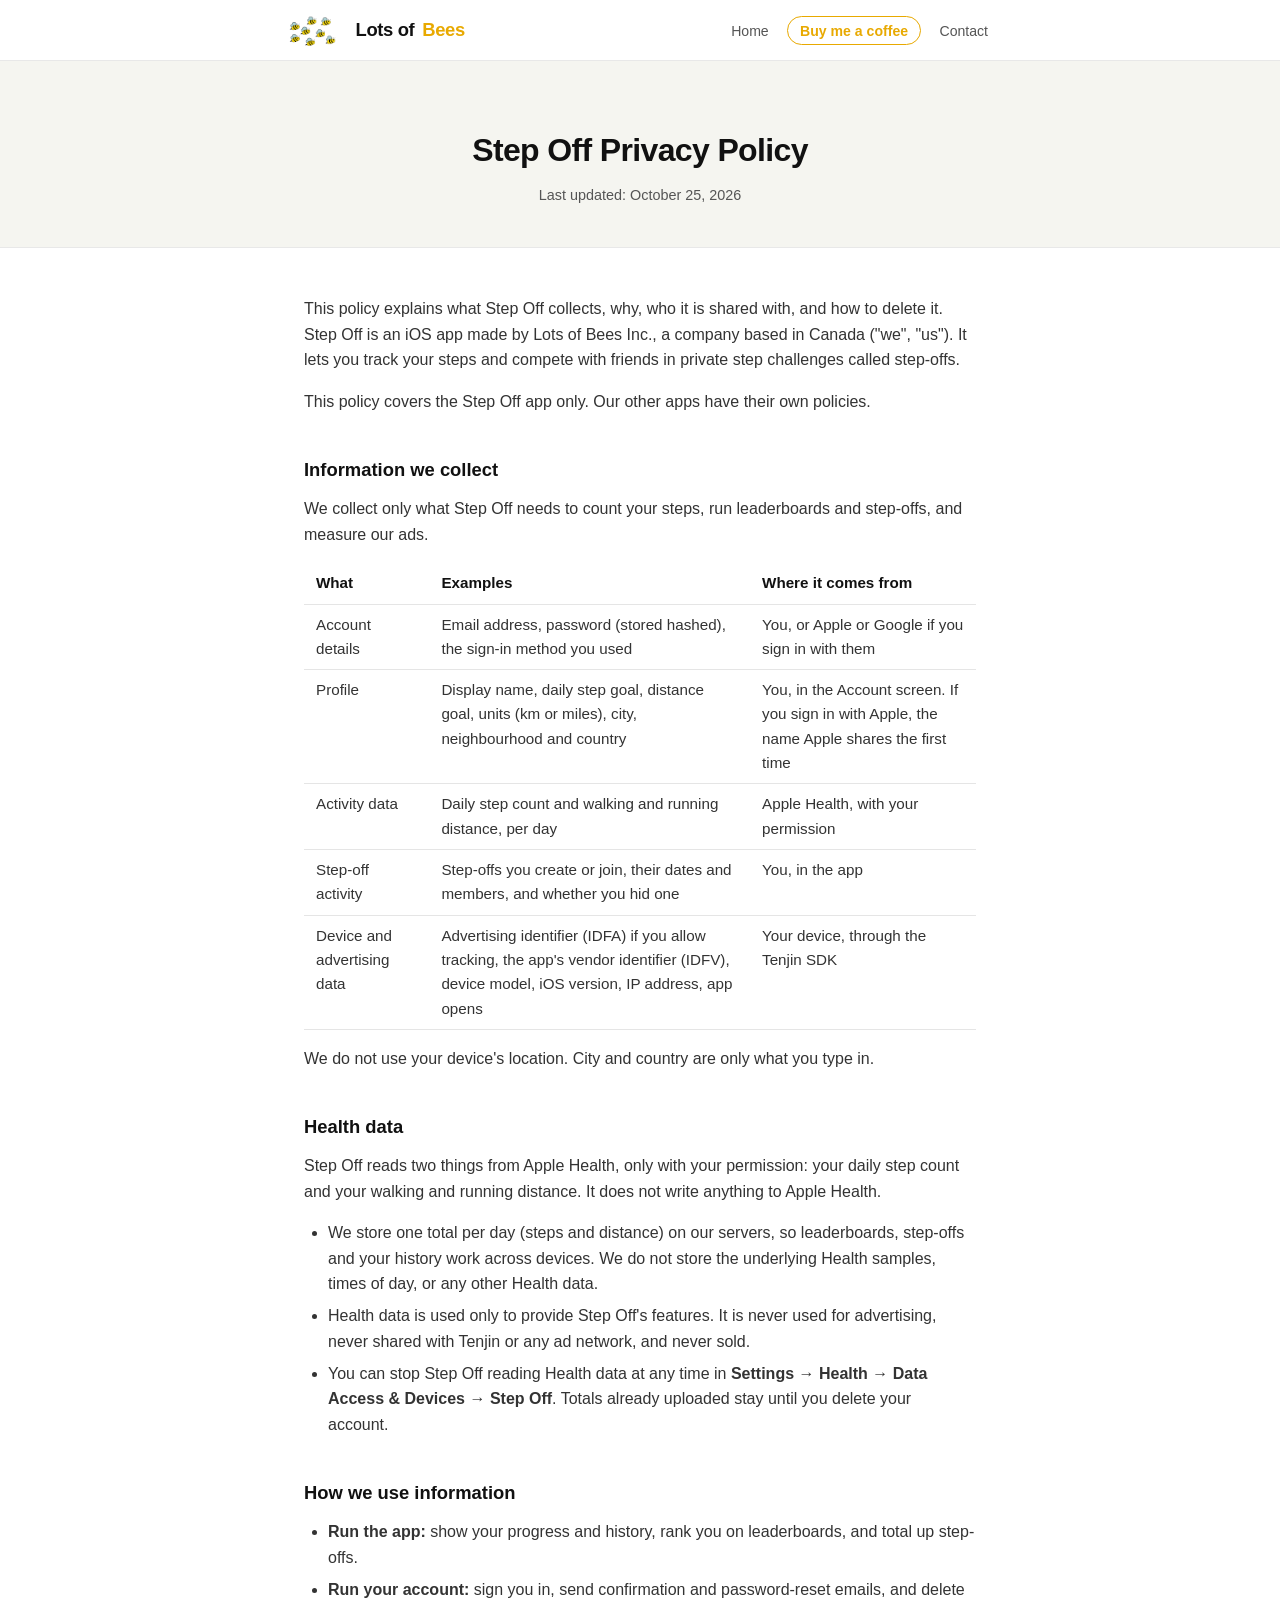
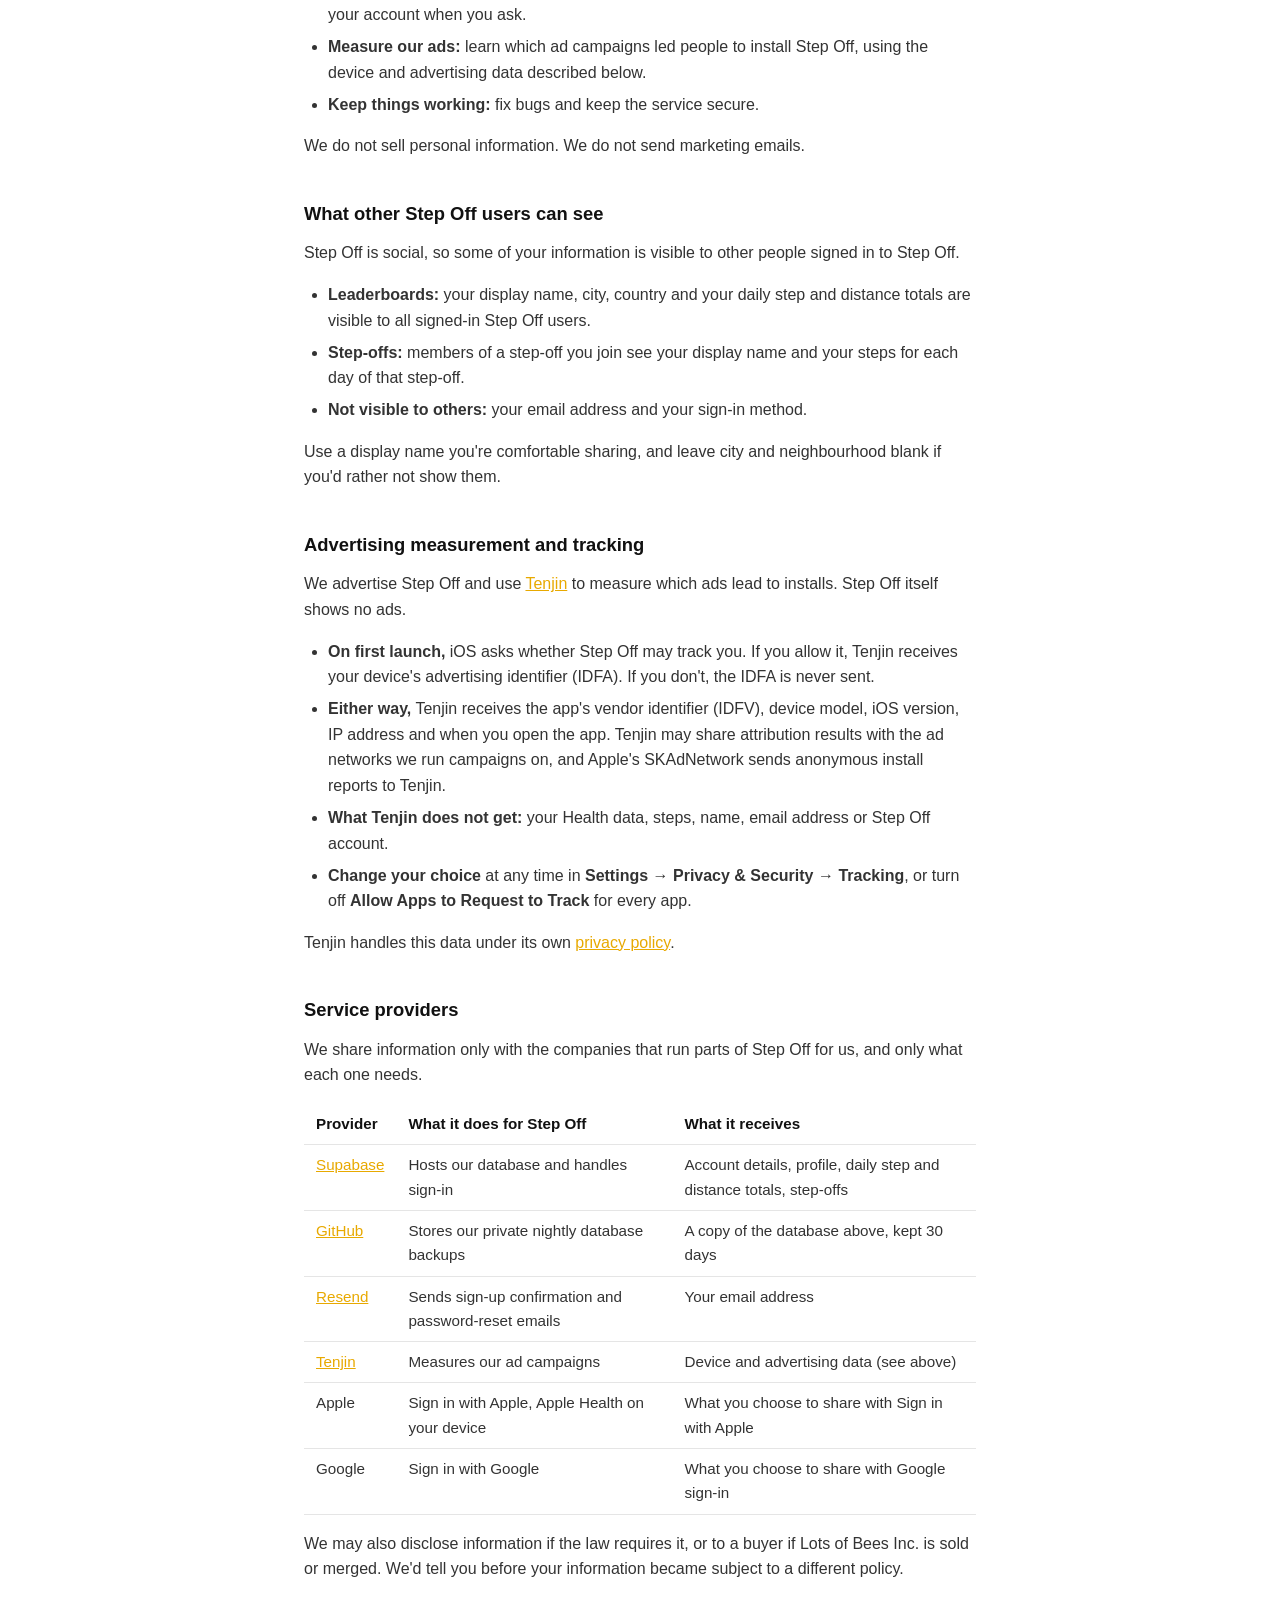
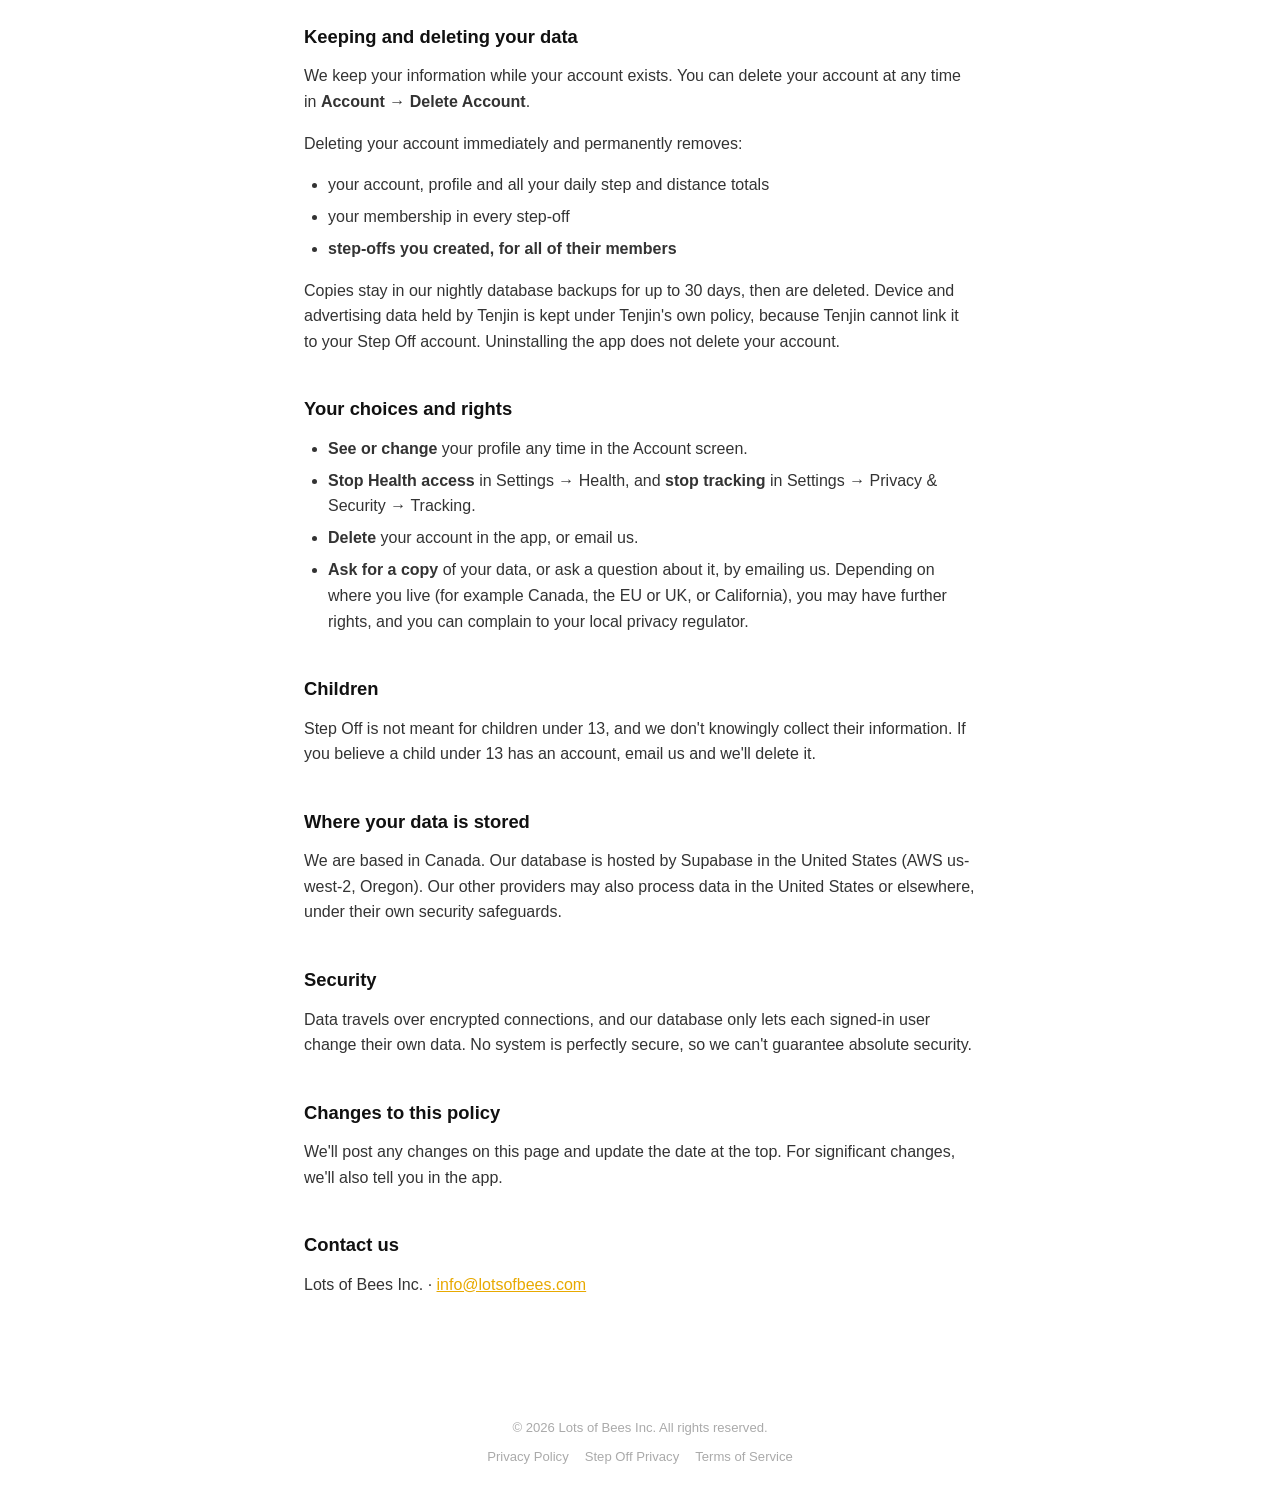
==== step-off-privacy.html @ 862b2a29 "Add Step Off privacy policy page Separate policy for the Step Off iOS app (Apple Health, Supabase, S" ====
<!DOCTYPE html>
<html lang="en">
<head>
  <meta charset="UTF-8">
  <meta name="viewport" content="width=device-width, initial-scale=1.0">
  <title>Step Off Privacy Policy — Lots of Bees</title>
  <link rel="stylesheet" href="style.css?v=8">
  <link rel="icon" href="data:image/svg+xml,<svg xmlns='http://www.w3.org/2000/svg' viewBox='0 0 100 100'><text y='.9em' font-size='90'>🐝</text></svg>">
</head>
<body>

<nav>
  <div class="nav-inner">
    <a href="index.html" class="nav-logo"><img src="logo.png" alt="Lots of Bees">Lots of <span>Bees</span></a>
    <ul class="nav-links">
      <li><a href="index.html">Home</a></li>
      <li><a href="support.html" class="nav-cta">Buy me a coffee</a></li>
      <li><a href="mailto:info@lotsofbees.com">Contact</a></li>
    </ul>
  </div>
</nav>

<div class="legal-hero">
  <h1>Step Off Privacy Policy</h1>
  <p class="meta">Last updated: October 25, 2026</p>
</div>

<div class="legal-body">

  <p>This policy explains what Step Off collects, why, who it is shared with, and how to delete it. Step Off is an iOS app made by Lots of Bees Inc., a company based in Canada ("we", "us"). It lets you track your steps and compete with friends in private step challenges called step-offs.</p>
  <p>This policy covers the Step Off app only. Our other apps have their own policies.</p>

  <h2>Information we collect</h2>
  <p>We collect only what Step Off needs to count your steps, run leaderboards and step-offs, and measure our ads.</p>
  <div class="table-wrap">
  <table>
    <thead><tr><th>What</th><th>Examples</th><th>Where it comes from</th></tr></thead>
    <tbody>
      <tr><td>Account details</td><td>Email address, password (stored hashed), the sign-in method you used</td><td>You, or Apple or Google if you sign in with them</td></tr>
      <tr><td>Profile</td><td>Display name, daily step goal, distance goal, units (km or miles), city, neighbourhood and country</td><td>You, in the Account screen. If you sign in with Apple, the name Apple shares the first time</td></tr>
      <tr><td>Activity data</td><td>Daily step count and walking and running distance, per day</td><td>Apple Health, with your permission</td></tr>
      <tr><td>Step-off activity</td><td>Step-offs you create or join, their dates and members, and whether you hid one</td><td>You, in the app</td></tr>
      <tr><td>Device and advertising data</td><td>Advertising identifier (IDFA) if you allow tracking, the app's vendor identifier (IDFV), device model, iOS version, IP address, app opens</td><td>Your device, through the Tenjin SDK</td></tr>
    </tbody>
  </table>
  </div>
  <p>We do not use your device's location. City and country are only what you type in.</p>

  <h2>Health data</h2>
  <p>Step Off reads two things from Apple Health, only with your permission: your daily step count and your walking and running distance. It does not write anything to Apple Health.</p>
  <ul>
    <li>We store one total per day (steps and distance) on our servers, so leaderboards, step-offs and your history work across devices. We do not store the underlying Health samples, times of day, or any other Health data.</li>
    <li>Health data is used only to provide Step Off's features. It is never used for advertising, never shared with Tenjin or any ad network, and never sold.</li>
    <li>You can stop Step Off reading Health data at any time in <strong>Settings → Health → Data Access &amp; Devices → Step Off</strong>. Totals already uploaded stay until you delete your account.</li>
  </ul>

  <h2>How we use information</h2>
  <ul>
    <li><strong>Run the app:</strong> show your progress and history, rank you on leaderboards, and total up step-offs.</li>
    <li><strong>Run your account:</strong> sign you in, send confirmation and password-reset emails, and delete your account when you ask.</li>
    <li><strong>Measure our ads:</strong> learn which ad campaigns led people to install Step Off, using the device and advertising data described below.</li>
    <li><strong>Keep things working:</strong> fix bugs and keep the service secure.</li>
  </ul>
  <p>We do not sell personal information. We do not send marketing emails.</p>

  <h2>What other Step Off users can see</h2>
  <p>Step Off is social, so some of your information is visible to other people signed in to Step Off.</p>
  <ul>
    <li><strong>Leaderboards:</strong> your display name, city, country and your daily step and distance totals are visible to all signed-in Step Off users.</li>
    <li><strong>Step-offs:</strong> members of a step-off you join see your display name and your steps for each day of that step-off.</li>
    <li><strong>Not visible to others:</strong> your email address and your sign-in method.</li>
  </ul>
  <p>Use a display name you're comfortable sharing, and leave city and neighbourhood blank if you'd rather not show them.</p>

  <h2>Advertising measurement and tracking</h2>
  <p>We advertise Step Off and use <a href="https://www.tenjin.com" target="_blank" rel="noopener">Tenjin</a> to measure which ads lead to installs. Step Off itself shows no ads.</p>
  <ul>
    <li><strong>On first launch,</strong> iOS asks whether Step Off may track you. If you allow it, Tenjin receives your device's advertising identifier (IDFA). If you don't, the IDFA is never sent.</li>
    <li><strong>Either way,</strong> Tenjin receives the app's vendor identifier (IDFV), device model, iOS version, IP address and when you open the app. Tenjin may share attribution results with the ad networks we run campaigns on, and Apple's SKAdNetwork sends anonymous install reports to Tenjin.</li>
    <li><strong>What Tenjin does not get:</strong> your Health data, steps, name, email address or Step Off account.</li>
    <li><strong>Change your choice</strong> at any time in <strong>Settings → Privacy &amp; Security → Tracking</strong>, or turn off <strong>Allow Apps to Request to Track</strong> for every app.</li>
  </ul>
  <p>Tenjin handles this data under its own <a href="https://www.tenjin.com/privacy/" target="_blank" rel="noopener">privacy policy</a>.</p>

  <h2>Service providers</h2>
  <p>We share information only with the companies that run parts of Step Off for us, and only what each one needs.</p>
  <div class="table-wrap">
  <table>
    <thead><tr><th>Provider</th><th>What it does for Step Off</th><th>What it receives</th></tr></thead>
    <tbody>
      <tr><td><a href="https://supabase.com/privacy" target="_blank" rel="noopener">Supabase</a></td><td>Hosts our database and handles sign-in</td><td>Account details, profile, daily step and distance totals, step-offs</td></tr>
      <tr><td><a href="https://docs.github.com/en/site-policy/privacy-policies/github-general-privacy-statement" target="_blank" rel="noopener">GitHub</a></td><td>Stores our private nightly database backups</td><td>A copy of the database above, kept 30 days</td></tr>
      <tr><td><a href="https://resend.com/legal/privacy-policy" target="_blank" rel="noopener">Resend</a></td><td>Sends sign-up confirmation and password-reset emails</td><td>Your email address</td></tr>
      <tr><td><a href="https://www.tenjin.com/privacy/" target="_blank" rel="noopener">Tenjin</a></td><td>Measures our ad campaigns</td><td>Device and advertising data (see above)</td></tr>
      <tr><td>Apple</td><td>Sign in with Apple, Apple Health on your device</td><td>What you choose to share with Sign in with Apple</td></tr>
      <tr><td>Google</td><td>Sign in with Google</td><td>What you choose to share with Google sign-in</td></tr>
    </tbody>
  </table>
  </div>
  <p>We may also disclose information if the law requires it, or to a buyer if Lots of Bees Inc. is sold or merged. We'd tell you before your information became subject to a different policy.</p>

  <h2>Keeping and deleting your data</h2>
  <p>We keep your information while your account exists. You can delete your account at any time in <strong>Account → Delete Account</strong>.</p>
  <p>Deleting your account immediately and permanently removes:</p>
  <ul>
    <li>your account, profile and all your daily step and distance totals</li>
    <li>your membership in every step-off</li>
    <li><strong>step-offs you created, for all of their members</strong></li>
  </ul>
  <p>Copies stay in our nightly database backups for up to 30 days, then are deleted. Device and advertising data held by Tenjin is kept under Tenjin's own policy, because Tenjin cannot link it to your Step Off account. Uninstalling the app does not delete your account.</p>

  <h2>Your choices and rights</h2>
  <ul>
    <li><strong>See or change</strong> your profile any time in the Account screen.</li>
    <li><strong>Stop Health access</strong> in Settings → Health, and <strong>stop tracking</strong> in Settings → Privacy &amp; Security → Tracking.</li>
    <li><strong>Delete</strong> your account in the app, or email us.</li>
    <li><strong>Ask for a copy</strong> of your data, or ask a question about it, by emailing us. Depending on where you live (for example Canada, the EU or UK, or California), you may have further rights, and you can complain to your local privacy regulator.</li>
  </ul>

  <h2>Children</h2>
  <p>Step Off is not meant for children under 13, and we don't knowingly collect their information. If you believe a child under 13 has an account, email us and we'll delete it.</p>

  <h2>Where your data is stored</h2>
  <p>We are based in Canada. Our database is hosted by Supabase in the United States (AWS us-west-2, Oregon). Our other providers may also process data in the United States or elsewhere, under their own security safeguards.</p>

  <h2>Security</h2>
  <p>Data travels over encrypted connections, and our database only lets each signed-in user change their own data. No system is perfectly secure, so we can't guarantee absolute security.</p>

  <h2>Changes to this policy</h2>
  <p>We'll post any changes on this page and update the date at the top. For significant changes, we'll also tell you in the app.</p>

  <h2>Contact us</h2>
  <p>Lots of Bees Inc. · <a href="mailto:info@lotsofbees.com">info@lotsofbees.com</a></p>

</div>

<footer>
  <div>© 2026 Lots of Bees Inc. All rights reserved.</div>
  <nav>
    <a href="privacy-policy.html">Privacy Policy</a>
    <a href="step-off-privacy.html">Step Off Privacy</a>
    <a href="terms.html">Terms of Service</a>
  </nav>
</footer>

</body>
</html>
---- style.css ----
*, *::before, *::after { box-sizing: border-box; margin: 0; padding: 0; }

:root {
  --black: #111;
  --gray: #555;
  --light: #f5f5f0;
  --amber: #e8a900;
  --amber-dark: #c48f00;
  --white: #fff;
  --max: 720px;
}

html { font-size: 16px; scroll-behavior: smooth; }

body {
  font-family: -apple-system, BlinkMacSystemFont, "Segoe UI", Helvetica, Arial, sans-serif;
  color: var(--black);
  background: var(--white);
  line-height: 1.6;
}

/* Nav */
body > nav {
  position: sticky;
  top: 0;
  background: var(--white);
  border-bottom: 1px solid #e8e8e8;
  z-index: 100;
  padding: 0 1.5rem;
}
.nav-inner {
  max-width: var(--max);
  margin: 0 auto;
  display: flex;
  align-items: center;
  justify-content: space-between;
  height: 60px;
}
.nav-logo {
  display: flex;
  align-items: center;
  gap: 0.5rem;
  text-decoration: none;
  font-weight: 800;
  font-size: 1.15rem;
  color: var(--black);
  letter-spacing: -0.02em;
}
.nav-logo img { height: 38px; width: auto; }
.nav-logo span { color: var(--amber); }
.nav-links { display: flex; gap: 0.4rem; list-style: none; align-items: center; }
.nav-links a {
  text-decoration: none;
  color: var(--gray);
  font-size: 0.88rem;
  font-weight: 500;
  padding: 0.35rem 0.75rem;
  border-radius: 999px;
  transition: background 0.15s, color 0.15s;
}
.nav-links a:hover {
  background: var(--light);
  color: var(--black);
}
.nav-links a.nav-cta {
  border: 1.5px solid var(--amber);
  color: var(--amber);
  font-weight: 600;
}
.nav-links a.nav-cta:hover {
  background: var(--amber);
  color: var(--white);
}

/* Hero */
.hero-logo {
  width: 160px;
  height: auto;
  margin: 0 auto 1.5rem;
  display: block;
  mix-blend-mode: multiply;
}
.nav-logo img {
  mix-blend-mode: multiply;
}
.hero {
  padding: 2.5rem 1.5rem 3rem;
  text-align: center;
  background: var(--light);
}
.hero h1 {
  font-size: clamp(1.8rem, 4vw, 2.8rem);
  font-weight: 800;
  letter-spacing: -0.03em;
  line-height: 1.1;
  margin-bottom: 1.25rem;
}
.hero h1 span { color: var(--amber); }
.hero p {
  font-size: 1.15rem;
  color: var(--gray);
  max-width: 480px;
  margin: 0 auto 2rem;
}
.btn {
  display: inline-block;
  background: var(--amber);
  color: var(--white);
  font-weight: 600;
  font-size: 0.95rem;
  padding: 0.75rem 1.75rem;
  border-radius: 6px;
  text-decoration: none;
  transition: background 0.15s;
}
.btn:hover { background: var(--amber-dark); }

/* Sections */
section {
  padding: 4rem 1.5rem;
  max-width: var(--max);
  margin: 0 auto;
}
section h2 {
  font-size: 1.6rem;
  font-weight: 700;
  letter-spacing: -0.02em;
  margin-bottom: 2rem;
}

/* Services grid */
.services-grid {
  display: grid;
  grid-template-columns: repeat(auto-fit, minmax(200px, 1fr));
  gap: 1.25rem;
}
.service-card {
  background: var(--light);
  border-radius: 10px;
  padding: 1.5rem;
}
.service-card .icon {
  font-size: 1.5rem;
  margin-bottom: 0.75rem;
}
.service-card h3 {
  font-size: 1rem;
  font-weight: 700;
  margin-bottom: 0.5rem;
}
.service-card p {
  font-size: 0.88rem;
  color: var(--gray);
  line-height: 1.5;
}

/* Apps section */
.apps-section { background: var(--white); }
.app-card {
  background: var(--light);
  border-radius: 12px;
  padding: 2rem;
}
.app-info {
  display: flex;
  gap: 1.25rem;
  align-items: flex-start;
}
.app-icon { font-size: 2.5rem; line-height: 1; }
.app-info h3 { font-size: 1.2rem; font-weight: 700; margin-bottom: 0.4rem; }
.app-info p { font-size: 0.9rem; color: var(--gray); margin-bottom: 0.75rem; }
.app-badge {
  font-size: 0.85rem;
  font-weight: 600;
  color: var(--amber);
  text-decoration: none;
}
.app-badge:hover { color: var(--amber-dark); }

/* Divider */
.divider { border: none; border-top: 1px solid #e8e8e8; margin: 0; }

/* Contact */
.contact-section {
  text-align: center;
  background: var(--light);
  padding: 4rem 1.5rem;
}
.contact-section p {
  color: var(--gray);
  margin-bottom: 1rem;
}
.contact-section a {
  color: var(--amber);
  text-decoration: none;
  font-weight: 600;
}
.contact-section a:hover { color: var(--amber-dark); }

/* Footer */
footer {
  padding: 1.5rem;
  text-align: center;
  font-size: 0.82rem;
  color: #aaa;
}
footer a { color: #aaa; text-decoration: none; }
footer a:hover { color: var(--black); }
footer nav { margin-top: 0.5rem; display: flex; gap: 1rem; justify-content: center; }

/* Legal pages */
.legal-hero {
  padding: 4rem 1.5rem 2.5rem;
  background: var(--light);
  border-bottom: 1px solid #e8e8e8;
  text-align: center;
}
.legal-hero h1 {
  font-size: 2rem;
  font-weight: 800;
  letter-spacing: -0.02em;
}
.legal-hero .meta {
  color: var(--gray);
  font-size: 0.9rem;
  margin-top: 0.5rem;
}
.legal-body {
  max-width: var(--max);
  margin: 0 auto;
  padding: 3rem 1.5rem 5rem;
}
.legal-body h2 {
  font-size: 1.15rem;
  font-weight: 700;
  margin: 2.5rem 0 0.75rem;
}
.legal-body h3 {
  font-size: 1rem;
  font-weight: 600;
  margin: 1.5rem 0 0.5rem;
}
.legal-body p { margin-bottom: 1rem; color: #333; }
.legal-body ul {
  margin: 0.5rem 0 1rem 1.5rem;
  color: #333;
}
.legal-body li { margin-bottom: 0.4rem; }
.legal-body a { color: var(--amber); }

@media (max-width: 480px) {
  .services-grid { grid-template-columns: 1fr; }
}

/* Tables in legal pages (Step Off privacy policy) */
.legal-body .table-wrap { overflow-x: auto; margin-bottom: 1rem; }
.legal-body table { width: 100%; border-collapse: collapse; font-size: 0.95rem; }
.legal-body th, .legal-body td { text-align: left; vertical-align: top; padding: 0.5rem 0.75rem; border-bottom: 1px solid #e5e5e5; color: #333; }
.legal-body th { font-weight: 600; color: var(--black); }
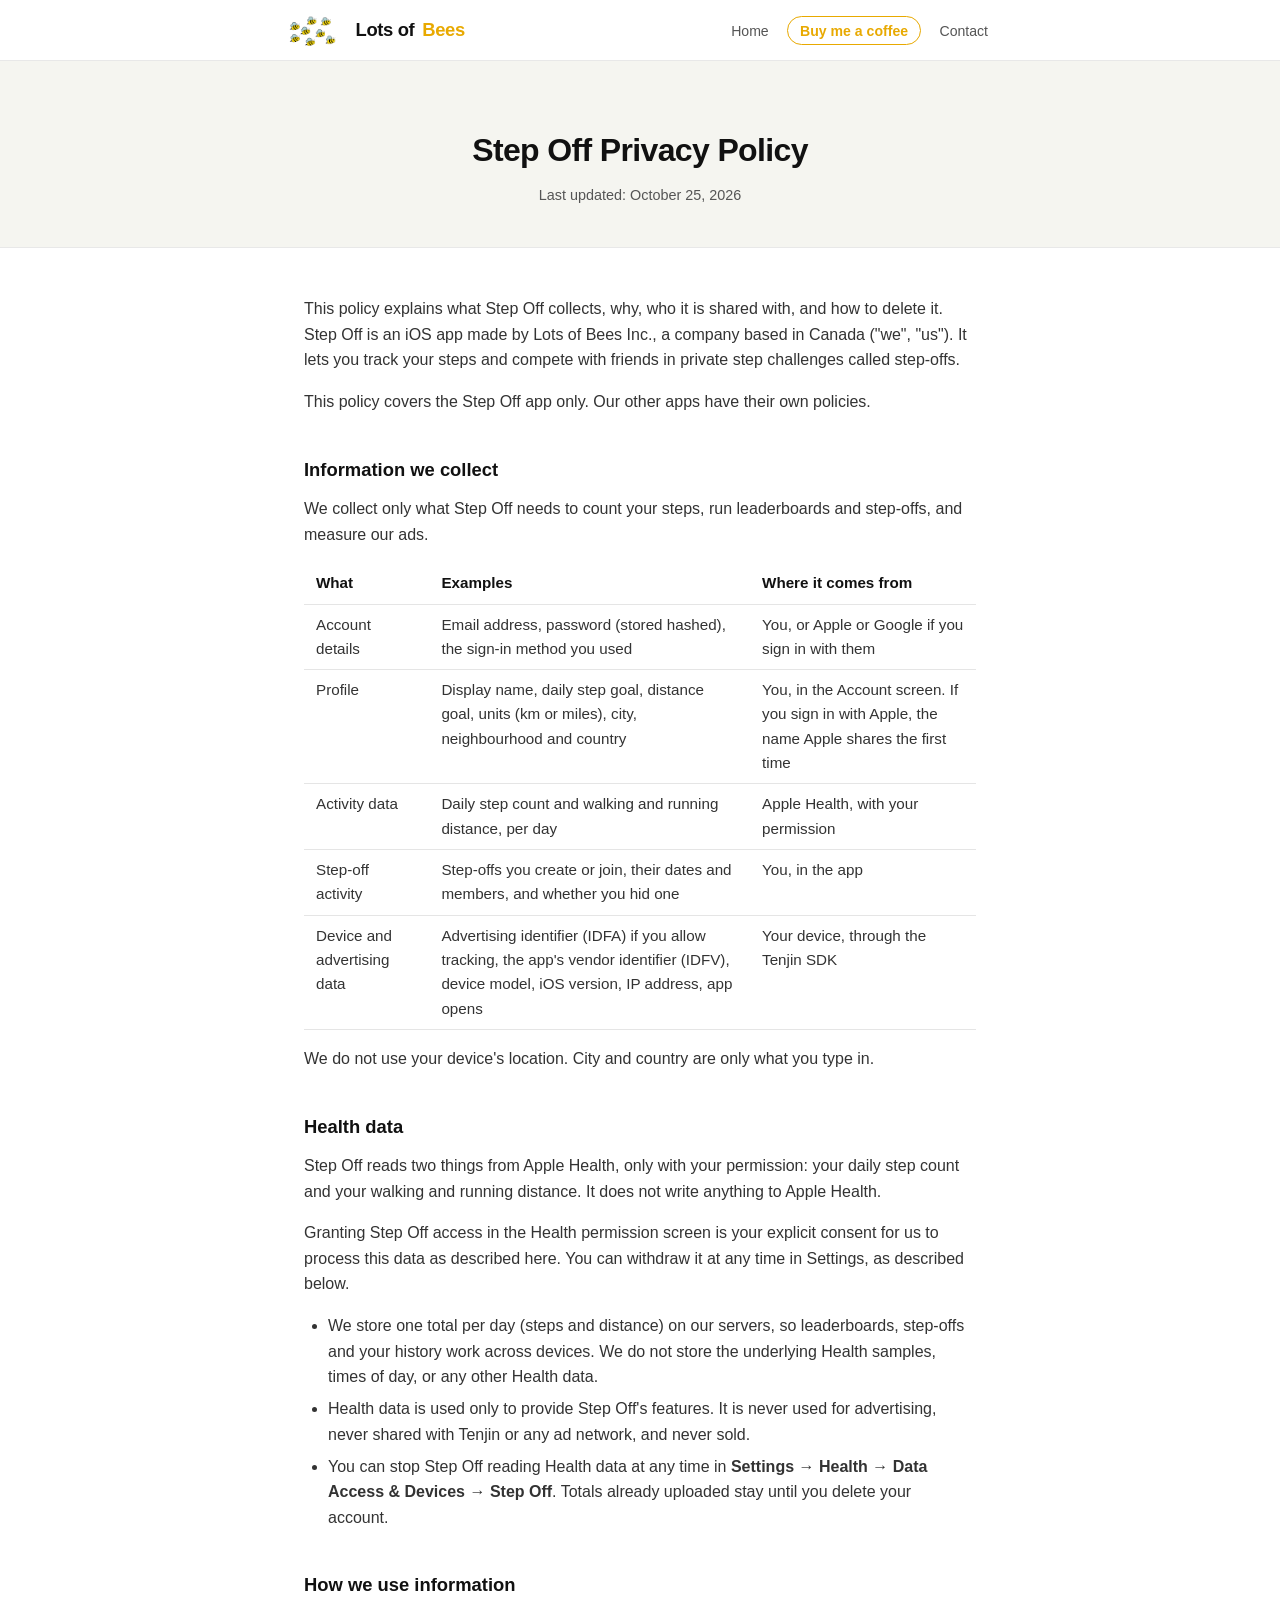
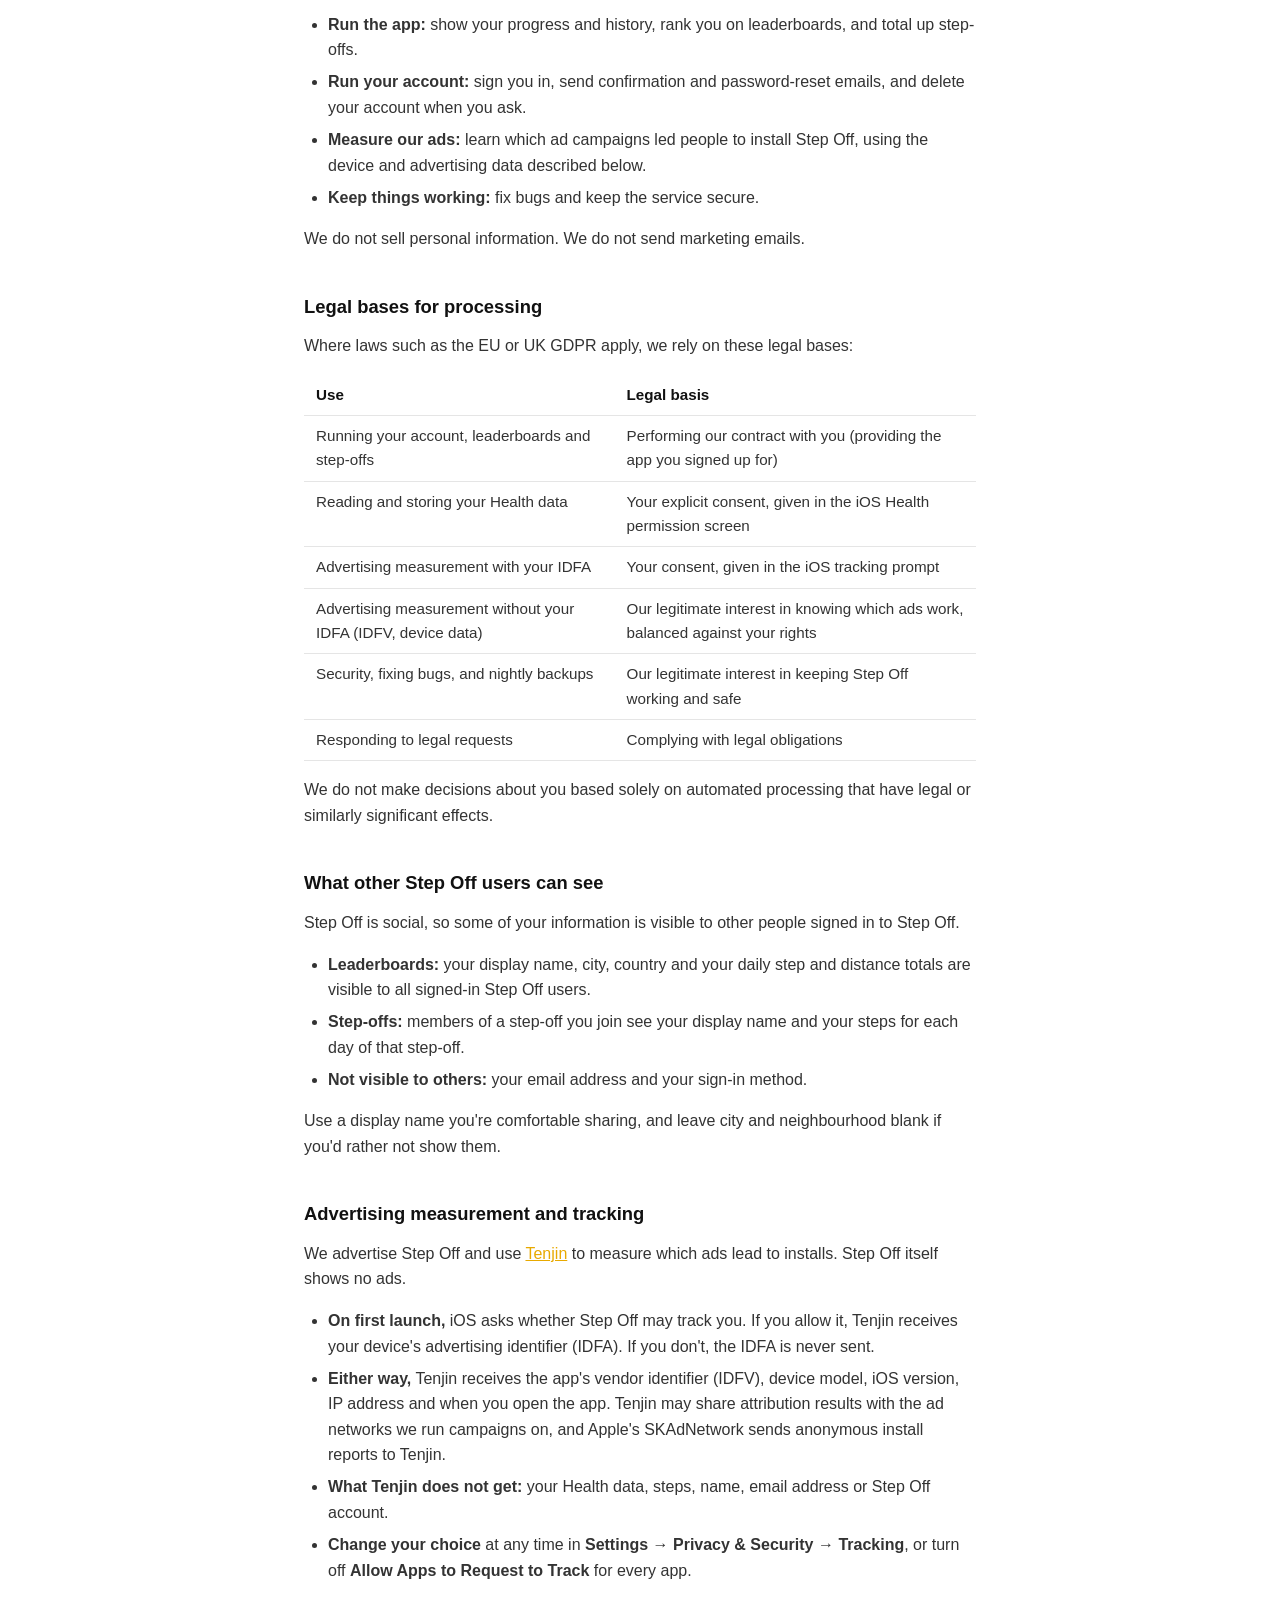
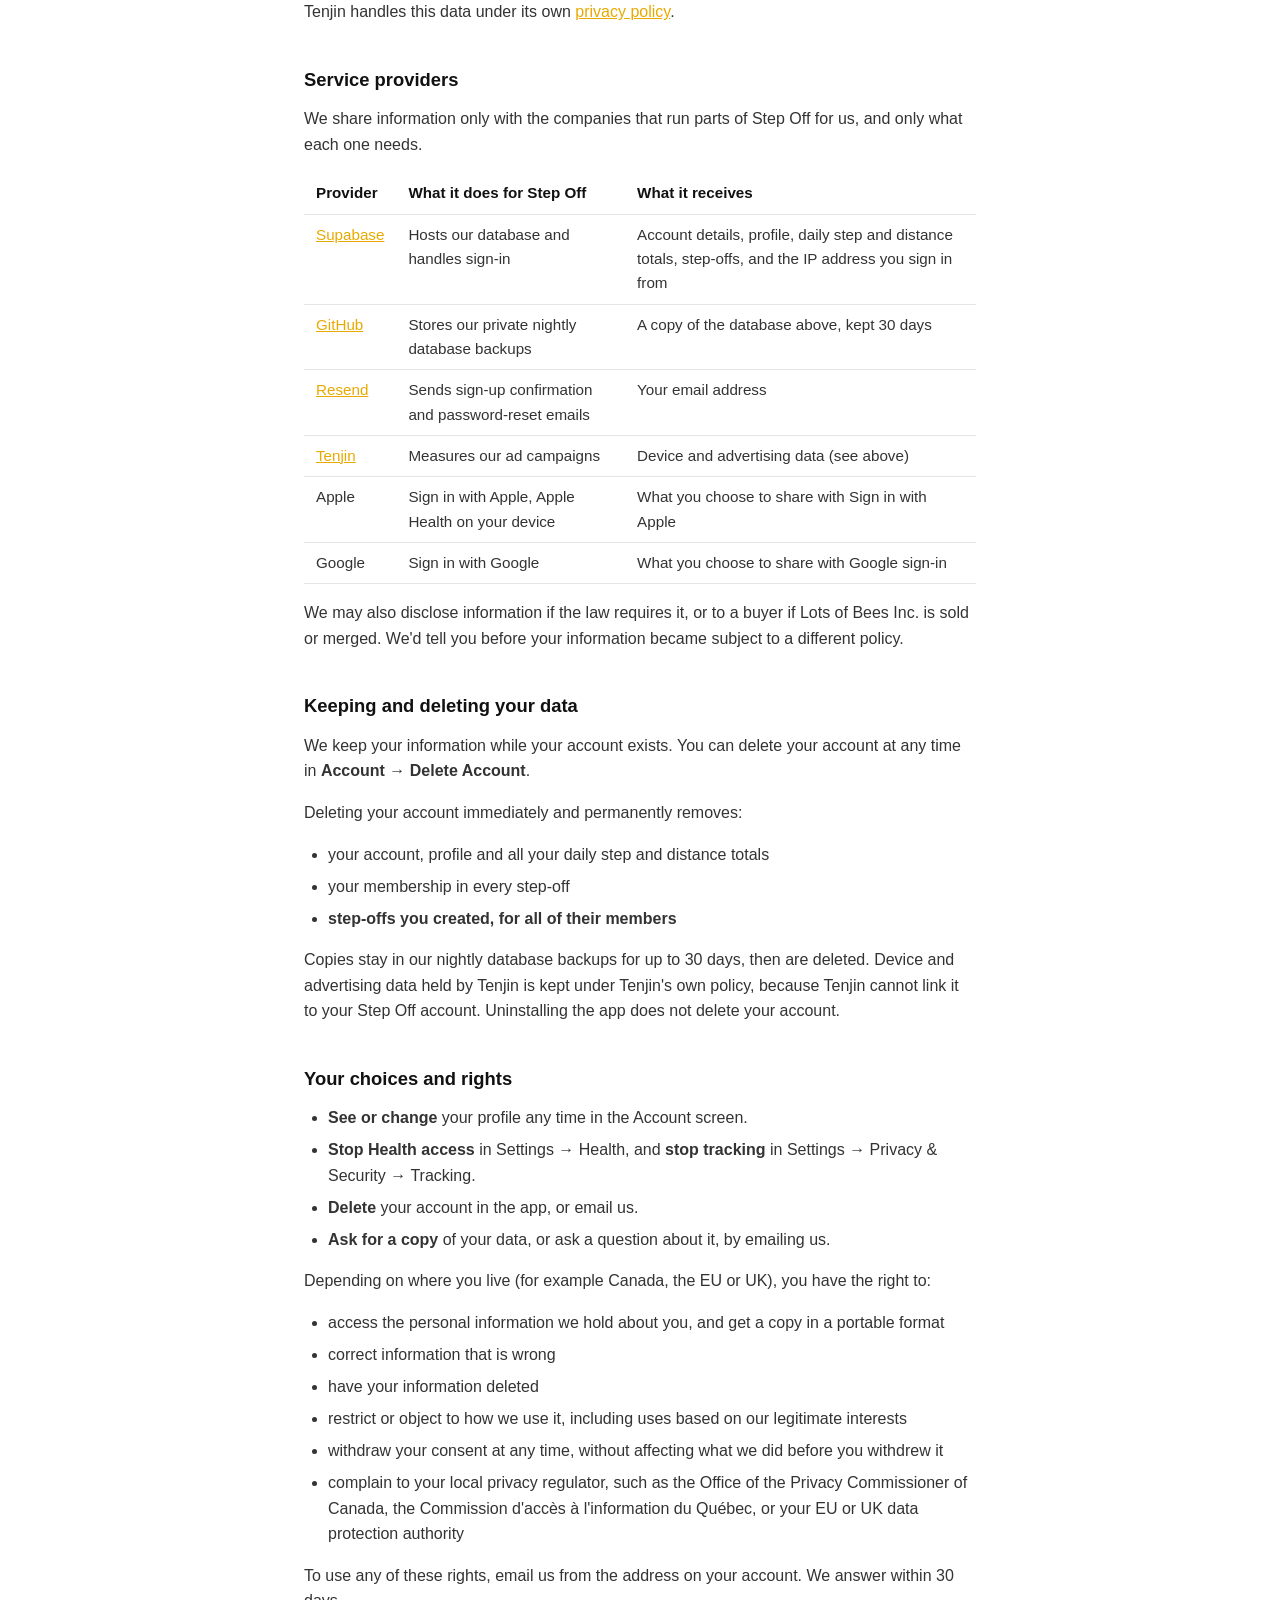
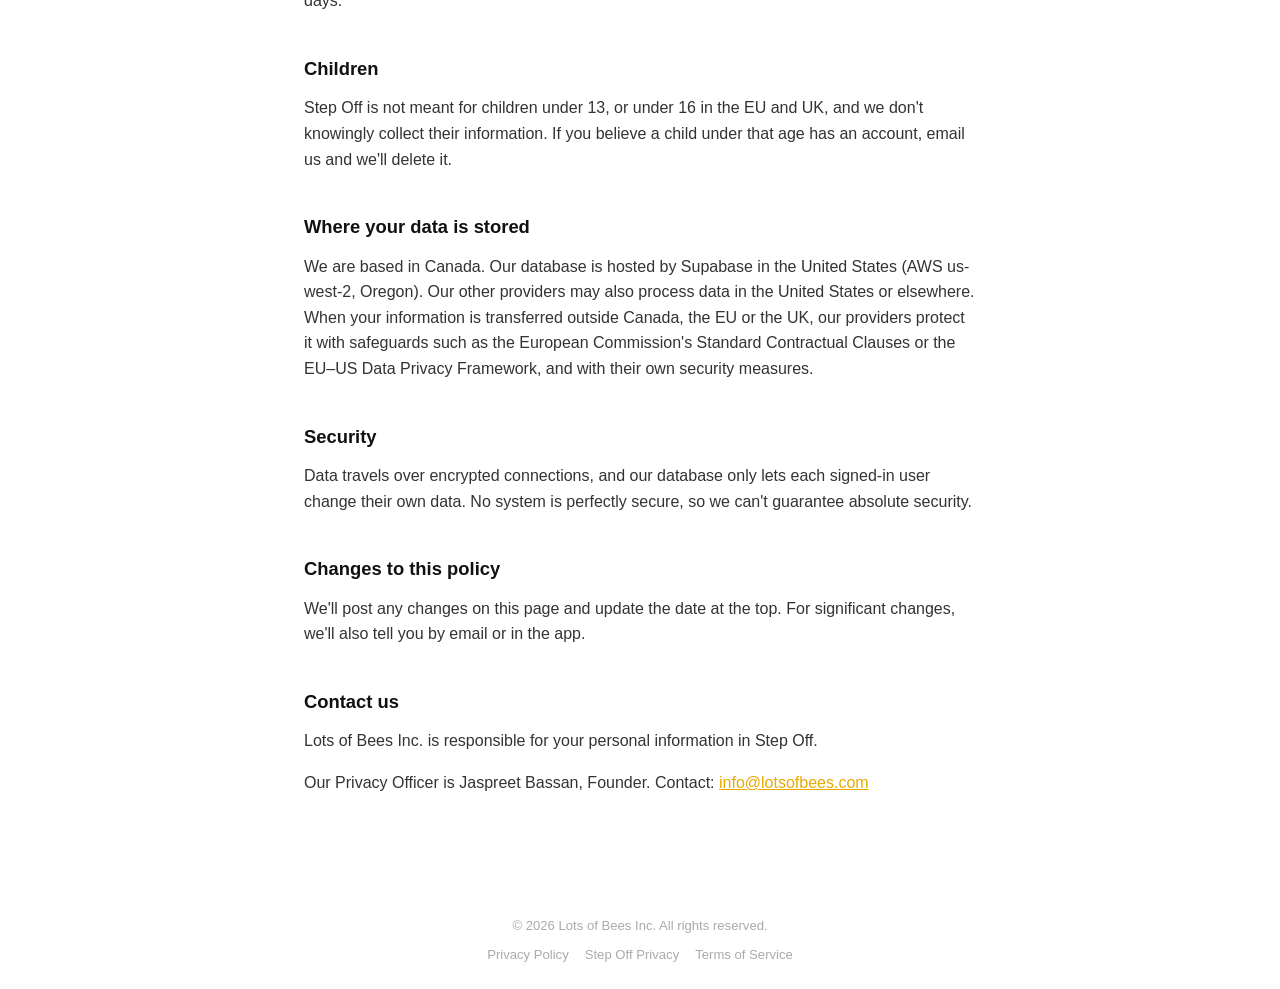
==== commit b06457f7: "Step Off privacy: legal bases, rights, privacy officer, transfers Adds GDPR legal bases per purpose," ====
--- a/step-off-privacy.html
+++ b/step-off-privacy.html
@@ -48,6 +48,7 @@
 
   <h2>Health data</h2>
   <p>Step Off reads two things from Apple Health, only with your permission: your daily step count and your walking and running distance. It does not write anything to Apple Health.</p>
+  <p>Granting Step Off access in the Health permission screen is your explicit consent for us to process this data as described here. You can withdraw it at any time in Settings, as described below.</p>
   <ul>
     <li>We store one total per day (steps and distance) on our servers, so leaderboards, step-offs and your history work across devices. We do not store the underlying Health samples, times of day, or any other Health data.</li>
     <li>Health data is used only to provide Step Off's features. It is never used for advertising, never shared with Tenjin or any ad network, and never sold.</li>
@@ -62,6 +63,23 @@
     <li><strong>Keep things working:</strong> fix bugs and keep the service secure.</li>
   </ul>
   <p>We do not sell personal information. We do not send marketing emails.</p>
+
+  <h2>Legal bases for processing</h2>
+  <p>Where laws such as the EU or UK GDPR apply, we rely on these legal bases:</p>
+  <div class="table-wrap">
+  <table>
+    <thead><tr><th>Use</th><th>Legal basis</th></tr></thead>
+    <tbody>
+      <tr><td>Running your account, leaderboards and step-offs</td><td>Performing our contract with you (providing the app you signed up for)</td></tr>
+      <tr><td>Reading and storing your Health data</td><td>Your explicit consent, given in the iOS Health permission screen</td></tr>
+      <tr><td>Advertising measurement with your IDFA</td><td>Your consent, given in the iOS tracking prompt</td></tr>
+      <tr><td>Advertising measurement without your IDFA (IDFV, device data)</td><td>Our legitimate interest in knowing which ads work, balanced against your rights</td></tr>
+      <tr><td>Security, fixing bugs, and nightly backups</td><td>Our legitimate interest in keeping Step Off working and safe</td></tr>
+      <tr><td>Responding to legal requests</td><td>Complying with legal obligations</td></tr>
+    </tbody>
+  </table>
+  </div>
+  <p>We do not make decisions about you based solely on automated processing that have legal or similarly significant effects.</p>
 
   <h2>What other Step Off users can see</h2>
   <p>Step Off is social, so some of your information is visible to other people signed in to Step Off.</p>
@@ -88,7 +106,7 @@
   <table>
     <thead><tr><th>Provider</th><th>What it does for Step Off</th><th>What it receives</th></tr></thead>
     <tbody>
-      <tr><td><a href="https://supabase.com/privacy" target="_blank" rel="noopener">Supabase</a></td><td>Hosts our database and handles sign-in</td><td>Account details, profile, daily step and distance totals, step-offs</td></tr>
+      <tr><td><a href="https://supabase.com/privacy" target="_blank" rel="noopener">Supabase</a></td><td>Hosts our database and handles sign-in</td><td>Account details, profile, daily step and distance totals, step-offs, and the IP address you sign in from</td></tr>
       <tr><td><a href="https://docs.github.com/en/site-policy/privacy-policies/github-general-privacy-statement" target="_blank" rel="noopener">GitHub</a></td><td>Stores our private nightly database backups</td><td>A copy of the database above, kept 30 days</td></tr>
       <tr><td><a href="https://resend.com/legal/privacy-policy" target="_blank" rel="noopener">Resend</a></td><td>Sends sign-up confirmation and password-reset emails</td><td>Your email address</td></tr>
       <tr><td><a href="https://www.tenjin.com/privacy/" target="_blank" rel="noopener">Tenjin</a></td><td>Measures our ad campaigns</td><td>Device and advertising data (see above)</td></tr>
@@ -114,23 +132,34 @@
     <li><strong>See or change</strong> your profile any time in the Account screen.</li>
     <li><strong>Stop Health access</strong> in Settings → Health, and <strong>stop tracking</strong> in Settings → Privacy &amp; Security → Tracking.</li>
     <li><strong>Delete</strong> your account in the app, or email us.</li>
-    <li><strong>Ask for a copy</strong> of your data, or ask a question about it, by emailing us. Depending on where you live (for example Canada, the EU or UK, or California), you may have further rights, and you can complain to your local privacy regulator.</li>
+    <li><strong>Ask for a copy</strong> of your data, or ask a question about it, by emailing us.</li>
   </ul>
+  <p>Depending on where you live (for example Canada, the EU or UK), you have the right to:</p>
+  <ul>
+    <li>access the personal information we hold about you, and get a copy in a portable format</li>
+    <li>correct information that is wrong</li>
+    <li>have your information deleted</li>
+    <li>restrict or object to how we use it, including uses based on our legitimate interests</li>
+    <li>withdraw your consent at any time, without affecting what we did before you withdrew it</li>
+    <li>complain to your local privacy regulator, such as the Office of the Privacy Commissioner of Canada, the Commission d'accès à l'information du Québec, or your EU or UK data protection authority</li>
+  </ul>
+  <p>To use any of these rights, email us from the address on your account. We answer within 30 days.</p>
 
   <h2>Children</h2>
-  <p>Step Off is not meant for children under 13, and we don't knowingly collect their information. If you believe a child under 13 has an account, email us and we'll delete it.</p>
+  <p>Step Off is not meant for children under 13, or under 16 in the EU and UK, and we don't knowingly collect their information. If you believe a child under that age has an account, email us and we'll delete it.</p>
 
   <h2>Where your data is stored</h2>
-  <p>We are based in Canada. Our database is hosted by Supabase in the United States (AWS us-west-2, Oregon). Our other providers may also process data in the United States or elsewhere, under their own security safeguards.</p>
+  <p>We are based in Canada. Our database is hosted by Supabase in the United States (AWS us-west-2, Oregon). Our other providers may also process data in the United States or elsewhere. When your information is transferred outside Canada, the EU or the UK, our providers protect it with safeguards such as the European Commission's Standard Contractual Clauses or the EU–US Data Privacy Framework, and with their own security measures.</p>
 
   <h2>Security</h2>
   <p>Data travels over encrypted connections, and our database only lets each signed-in user change their own data. No system is perfectly secure, so we can't guarantee absolute security.</p>
 
   <h2>Changes to this policy</h2>
-  <p>We'll post any changes on this page and update the date at the top. For significant changes, we'll also tell you in the app.</p>
+  <p>We'll post any changes on this page and update the date at the top. For significant changes, we'll also tell you by email or in the app.</p>
 
   <h2>Contact us</h2>
-  <p>Lots of Bees Inc. · <a href="mailto:info@lotsofbees.com">info@lotsofbees.com</a></p>
+  <p>Lots of Bees Inc. is responsible for your personal information in Step Off.</p>
+  <p>Our Privacy Officer is Jaspreet Bassan, Founder. Contact: <a href="mailto:info@lotsofbees.com">info@lotsofbees.com</a></p>
 
 </div>
 
